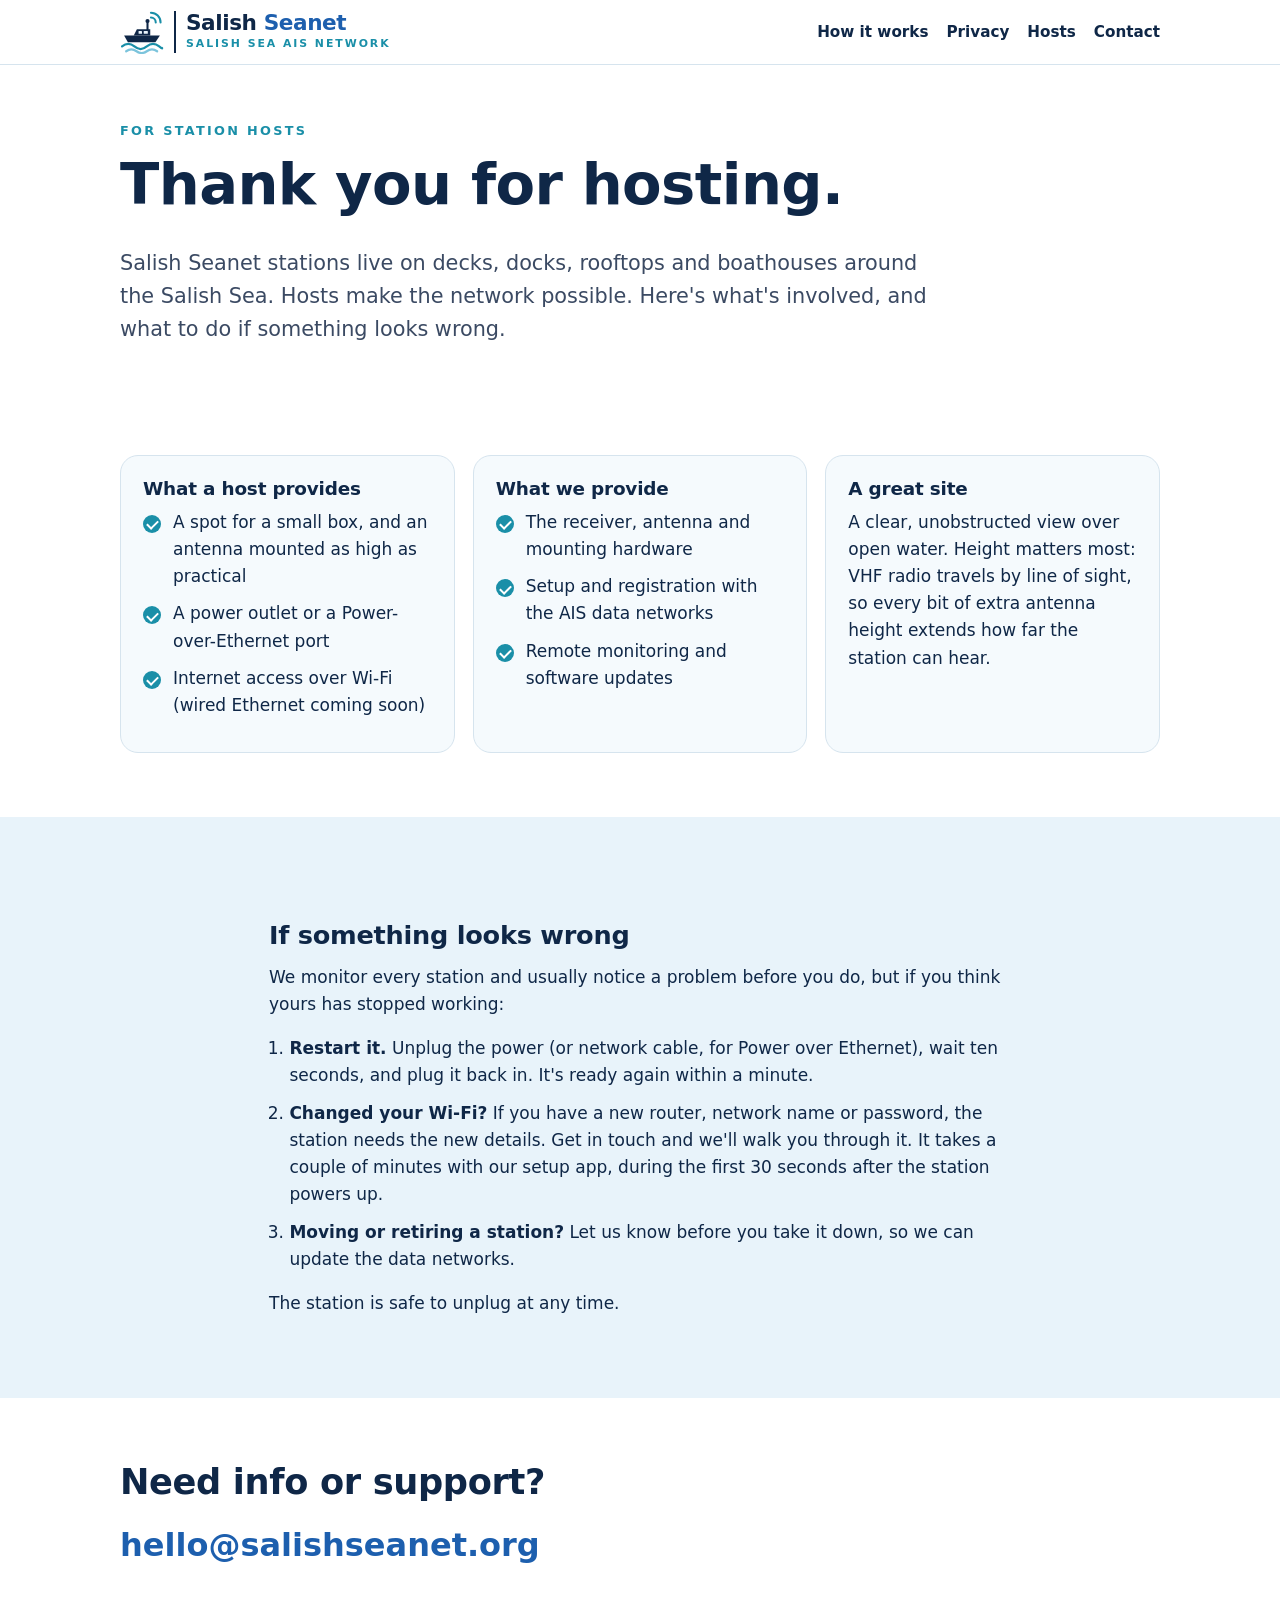
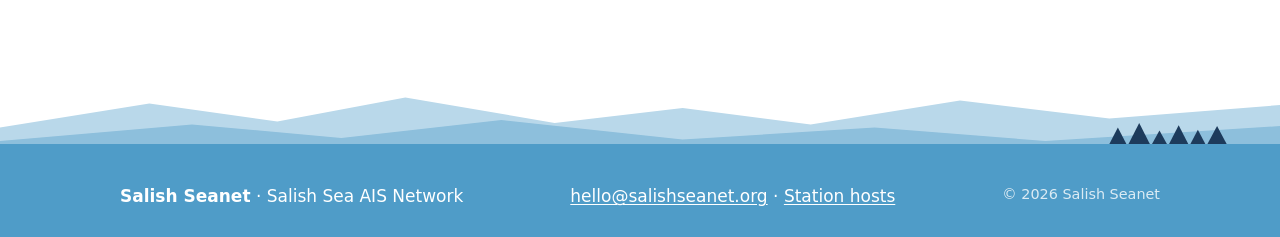
==== host/index.html @ 32d78054 "Publish site from source 7843631" ====
<!doctype html>
<html lang="en">
<head>
<meta charset="utf-8">
<meta name="viewport" content="width=device-width, initial-scale=1">
<meta name="color-scheme" content="light dark">
<meta name="theme-color" content="#0f2747">
<link rel="icon" href="/assets/logo.svg" type="image/svg+xml">
<link rel="stylesheet" href="/assets/style.css?v=7843631">
<meta property="og:site_name" content="Salish Seanet">
<meta property="og:image" content="https://www.salishseanet.org/assets/logo.svg">
<title>Station hosts · Salish Seanet</title>
<meta name="description" content="What hosting a Salish Seanet AIS station involves, and help for current hosts.">
<meta property="og:title" content="Hosting a Salish Seanet station">
<meta property="og:description" content="What hosting a volunteer AIS station involves, and help for current hosts.">
<link rel="canonical" href="https://www.salishseanet.org/host/">
</head>
<body>
<a class="skip" href="#main">Skip to content</a>
<header class="site-header">
  <div class="wrap header-row">
    <a class="brand" href="/" aria-label="Salish Seanet home">
      <img src="/assets/logo.svg" alt="" width="44" height="44">
      <span class="brand-text">
        <span class="brand-name">Salish <b>Seanet</b></span>
        <span class="brand-tag">Salish Sea AIS Network</span>
      </span>
    </a>
    <nav class="site-nav" aria-label="Main">
      <a href="/#how">How it works</a>
      <a href="/#privacy">Privacy</a>
      <a href="/host/">Hosts</a>
      <a href="/#contact">Contact</a>
    </nav>
  </div>
</header>
<main id="main">

<div class="wrap page-head">
  <p class="eyebrow">For station hosts</p>
  <h1>Thank you for hosting.</h1>
  <p class="lede">Salish Seanet stations live on decks, docks, rooftops and boathouses
    around the Salish Sea. Hosts make the network possible. Here's what's involved,
    and what to do if something looks wrong.</p>
</div>

<section>
  <div class="wrap">
    <div class="grid">
      <div class="card">
        <h3>What a host provides</h3>
        <ul class="checks">
          <li>A spot for a small box, and an antenna mounted as high as practical</li>
          <li>A power outlet or a Power-over-Ethernet port</li>
          <li>Internet access over Wi-Fi (wired Ethernet coming soon)</li>
        </ul>
      </div>
      <div class="card">
        <h3>What we provide</h3>
        <ul class="checks">
          <li>The receiver, antenna and mounting hardware</li>
          <li>Setup and registration with the AIS data networks</li>
          <li>Remote monitoring and software updates</li>
        </ul>
      </div>
      <div class="card">
        <h3>A great site</h3>
        <p>A clear, unobstructed view over open water. Height matters most: VHF radio
          travels by line of sight, so every bit of extra antenna height extends
          how far the station can hear.</p>
      </div>
    </div>
  </div>
</section>

<section class="tint">
  <div class="wrap prose">
    <h2>If something looks wrong</h2>
    <p>We monitor every station and usually notice a problem before you do, but if you
      think yours has stopped working:</p>
    <ol class="steps">
      <li><strong>Restart it.</strong> Unplug the power (or network cable, for Power over
        Ethernet), wait ten seconds, and plug it back in. It's ready again within a minute.</li>
      <li><strong>Changed your Wi-Fi?</strong> If you have a new router, network name or
        password, the station needs the new details. Get in touch and we'll walk you through
        it. It takes a couple of minutes with our setup app, during the first 30 seconds
        after the station powers up.</li>
      <li><strong>Moving or retiring a station?</strong> Let us know before you take it
        down, so we can update the data networks.</li>
    </ol>
    <p>The station is safe to unplug at any time.</p>
  </div>
</section>

<section id="contact">
  <div class="wrap contact">
    <div>
      <h2>Need info or support?</h2>
      <a class="big" href="mailto:hello@salishseanet.org">hello@salishseanet.org</a>
    </div>
  </div>
</section>

</main>
<footer class="site-footer">
  <svg class="shoreline" viewBox="0 0 1200 120" preserveAspectRatio="none" aria-hidden="true">
    <path d="M0 70 L140 38 L260 62 L380 30 L520 64 L640 44 L760 66 L900 34 L1040 58 L1200 40 V120 H0Z" fill="var(--hill-far)"/>
    <path d="M0 88 L180 66 L320 84 L470 60 L640 86 L820 70 L980 88 L1200 68 V120 H0Z" fill="var(--hill-near)"/>
    <g fill="var(--trees)">
      <path d="M1040 92l8-22 8 22z"/><path d="M1058 92l10-28 10 28z"/><path d="M1080 92l7-18 7 18z"/>
      <path d="M1096 92l9-25 9 25z"/><path d="M1116 92l7-19 7 19z"/><path d="M1132 92l9-24 9 24z"/>
    </g>
    <rect y="92" width="1200" height="28" fill="var(--water)"/>
  </svg>
  <div class="footer-body">
    <div class="wrap footer-row">
      <p><strong>Salish Seanet</strong> · Salish Sea AIS Network</p>
      <p><a href="mailto:hello@salishseanet.org">hello@salishseanet.org</a> · <a href="/host/">Station hosts</a></p>
      <p class="fine">© 2026 Salish Seanet</p>
    </div>
  </div>
</footer>
</body>
</html>
---- assets/style.css ----
/* Salish Seanet — colours from the station sticker */
:root {
  --ink: #0f2747;
  --ink-soft: #3b4a63;
  --blue: #1d5fae;
  --teal: #1a8fa8;
  --sky: #e8f3fa;
  --sky-2: #d3e9f5;
  --bg: #ffffff;
  --card: #f5fafd;
  --line: #d6e4ee;
  --hill-far: #b9d8ea;
  --hill-near: #8dbfdc;
  --trees: #1d3b5c;
  --water: #4f9cc8;
  --radius: 18px;
  --maxw: 1080px;
}
@media (prefers-color-scheme: dark) {
  :root {
    --ink: #e7f0f8;
    --ink-soft: #b3c3d6;
    --blue: #7db4f0;
    --teal: #4cc0d6;
    --sky: #12243a;
    --sky-2: #17304c;
    --bg: #0a1626;
    --card: #10213a;
    --line: #22395a;
    --hill-far: #1b3553;
    --hill-near: #23476d;
    --trees: #0b1a2c;
    --water: #1f5a85;
  }
}

* { box-sizing: border-box; }
html { scroll-behavior: smooth; }
body {
  margin: 0;
  background: var(--bg);
  color: var(--ink);
  font: 17px/1.6 system-ui, -apple-system, "Segoe UI", Roboto, "Helvetica Neue", Arial, sans-serif;
  -webkit-text-size-adjust: 100%;
}
img, svg { max-width: 100%; }
a { color: var(--blue); text-underline-offset: 2px; }
a:hover { color: var(--teal); }
h1, h2, h3 { line-height: 1.15; letter-spacing: -0.01em; margin: 0 0 .5em; }
h1 { font-size: clamp(2.2rem, 6vw, 3.6rem); font-weight: 800; }
h2 { font-size: clamp(1.6rem, 3.6vw, 2.2rem); font-weight: 800; }
h3 { font-size: 1.15rem; font-weight: 700; }
p { margin: 0 0 1em; }
.wrap { max-width: var(--maxw); margin: 0 auto; padding: 0 20px; }

.skip { position: absolute; left: -9999px; }
.skip:focus { left: 12px; top: 12px; background: var(--bg); padding: 8px 12px; z-index: 10; }

/* Header */
.site-header { border-bottom: 1px solid var(--line); background: var(--bg); position: sticky; top: 0; z-index: 5; }
.header-row { display: flex; align-items: center; justify-content: space-between; gap: 16px; padding-top: 10px; padding-bottom: 10px; flex-wrap: wrap; }
.brand { display: flex; align-items: center; gap: 10px; text-decoration: none; color: var(--ink); }
.brand-text { display: flex; flex-direction: column; border-left: 2px solid var(--ink); padding-left: 10px; }
.brand-name { font-size: 1.35rem; font-weight: 800; letter-spacing: -0.02em; line-height: 1.1; }
.brand-name b { color: var(--blue); font-weight: 800; }
.brand-tag { font-size: .68rem; letter-spacing: .18em; text-transform: uppercase; color: var(--teal); font-weight: 600; }
.site-nav { display: flex; gap: 18px; flex-wrap: wrap; }
.site-nav a { color: var(--ink); text-decoration: none; font-weight: 600; font-size: .95rem; }
.site-nav a:hover { color: var(--teal); }

/* Hero */
.hero { position: relative; padding: 64px 0 96px; overflow: hidden; }
.hero::after {
  content: ""; position: absolute; left: 0; right: 0; bottom: 0; height: 70px;
  background:
    radial-gradient(120% 60px at 30% 100%, var(--sky-2) 60%, transparent 61%),
    radial-gradient(120% 50px at 80% 100%, var(--sky) 60%, transparent 61%);
}
.eyebrow { text-transform: uppercase; letter-spacing: .18em; font-size: .8rem; font-weight: 700; color: var(--teal); margin-bottom: .8em; }
.lede { font-size: clamp(1.1rem, 2.2vw, 1.3rem); color: var(--ink-soft); max-width: 40em; }
.cta { display: flex; gap: 12px; flex-wrap: wrap; margin-top: 28px; }
.btn { display: inline-block; padding: 12px 22px; border-radius: 999px; font-weight: 700; text-decoration: none; border: 2px solid var(--ink); color: var(--ink); }
.btn.primary { background: var(--ink); color: var(--bg); }
.btn:hover { border-color: var(--teal); color: var(--teal); }
.btn.primary:hover { background: var(--teal); color: #fff; }

/* Sections */
section { padding: 64px 0; }
section.tint { background: var(--sky); }
.section-lede { color: var(--ink-soft); max-width: 42em; margin-bottom: 2em; }

/* Flow diagram */
.flow { display: grid; grid-template-columns: 1fr auto 1fr auto 1fr; align-items: start; gap: 12px; }
.step { text-align: center; padding: 8px; }
.step .icon { width: 120px; height: 96px; margin: 0 auto 10px; color: var(--ink); }
.step h3 { margin-bottom: .3em; }
.step p { color: var(--ink-soft); font-size: .97rem; }
.arrow { color: var(--teal); width: 56px; height: 96px; }
@media (max-width: 760px) {
  .flow { grid-template-columns: 1fr; }
  .arrow { transform: rotate(90deg); margin: -8px auto; height: 48px; }
}

/* Cards */
.grid { display: grid; gap: 18px; grid-template-columns: repeat(auto-fit, minmax(240px, 1fr)); }
.card { background: var(--card); border: 1px solid var(--line); border-radius: var(--radius); padding: 22px; }
.card p:last-child { margin-bottom: 0; }

/* Volunteer band */
.band { display: flex; gap: 22px; align-items: center; background: var(--sky-2); border-radius: var(--radius); padding: 26px 28px; }
.band svg { flex: 0 0 72px; color: var(--ink); }
.band h2 { font-size: 1.6rem; }
.band p { margin: 0; color: var(--ink-soft); }
@media (max-width: 560px) { .band { flex-direction: column; align-items: flex-start; } }

/* Lists, FAQ */
.checks { list-style: none; padding: 0; margin: 0; }
.checks li { padding-left: 30px; position: relative; margin-bottom: .6em; }
.checks li::before { content: ""; position: absolute; left: 0; top: .35em; width: 18px; height: 18px; border-radius: 50%; background: var(--teal); }
.checks li::after { content: ""; position: absolute; left: 6px; top: .55em; width: 5px; height: 9px; border: solid var(--bg); border-width: 0 2px 2px 0; transform: rotate(45deg); }
details { border-bottom: 1px solid var(--line); padding: 14px 0; }
details summary { cursor: pointer; font-weight: 700; list-style: none; display: flex; justify-content: space-between; gap: 12px; }
details summary::-webkit-details-marker { display: none; }
details summary::after { content: "+"; color: var(--teal); font-size: 1.3rem; line-height: 1; }
details[open] summary::after { content: "–"; }
details p { margin: .6em 0 0; color: var(--ink-soft); }

/* Contact */
.contact { display: flex; gap: 28px; align-items: center; flex-wrap: wrap; }
.contact .big { font-size: clamp(1.4rem, 3.4vw, 2rem); font-weight: 800; color: var(--blue); text-decoration: none; word-break: break-word; }

/* Footer */
.site-footer { margin-top: 40px; }
.shoreline { display: block; width: 100%; height: 90px; }
.footer-body { background: var(--water); color: #fff; padding: 18px 0 26px; }
.footer-body a { color: #fff; }
.footer-row { display: flex; flex-wrap: wrap; justify-content: space-between; gap: 6px 24px; }
.footer-row p { margin: 0; }
.fine { opacity: .8; font-size: .9rem; }

/* Simple page */
.page-head { padding-top: 56px; padding-bottom: 24px; }
.prose { max-width: 46em; }
.prose h2 { margin-top: 1.6em; font-size: 1.6rem; }
.steps { padding-left: 1.2em; }
.steps li { margin-bottom: .6em; }
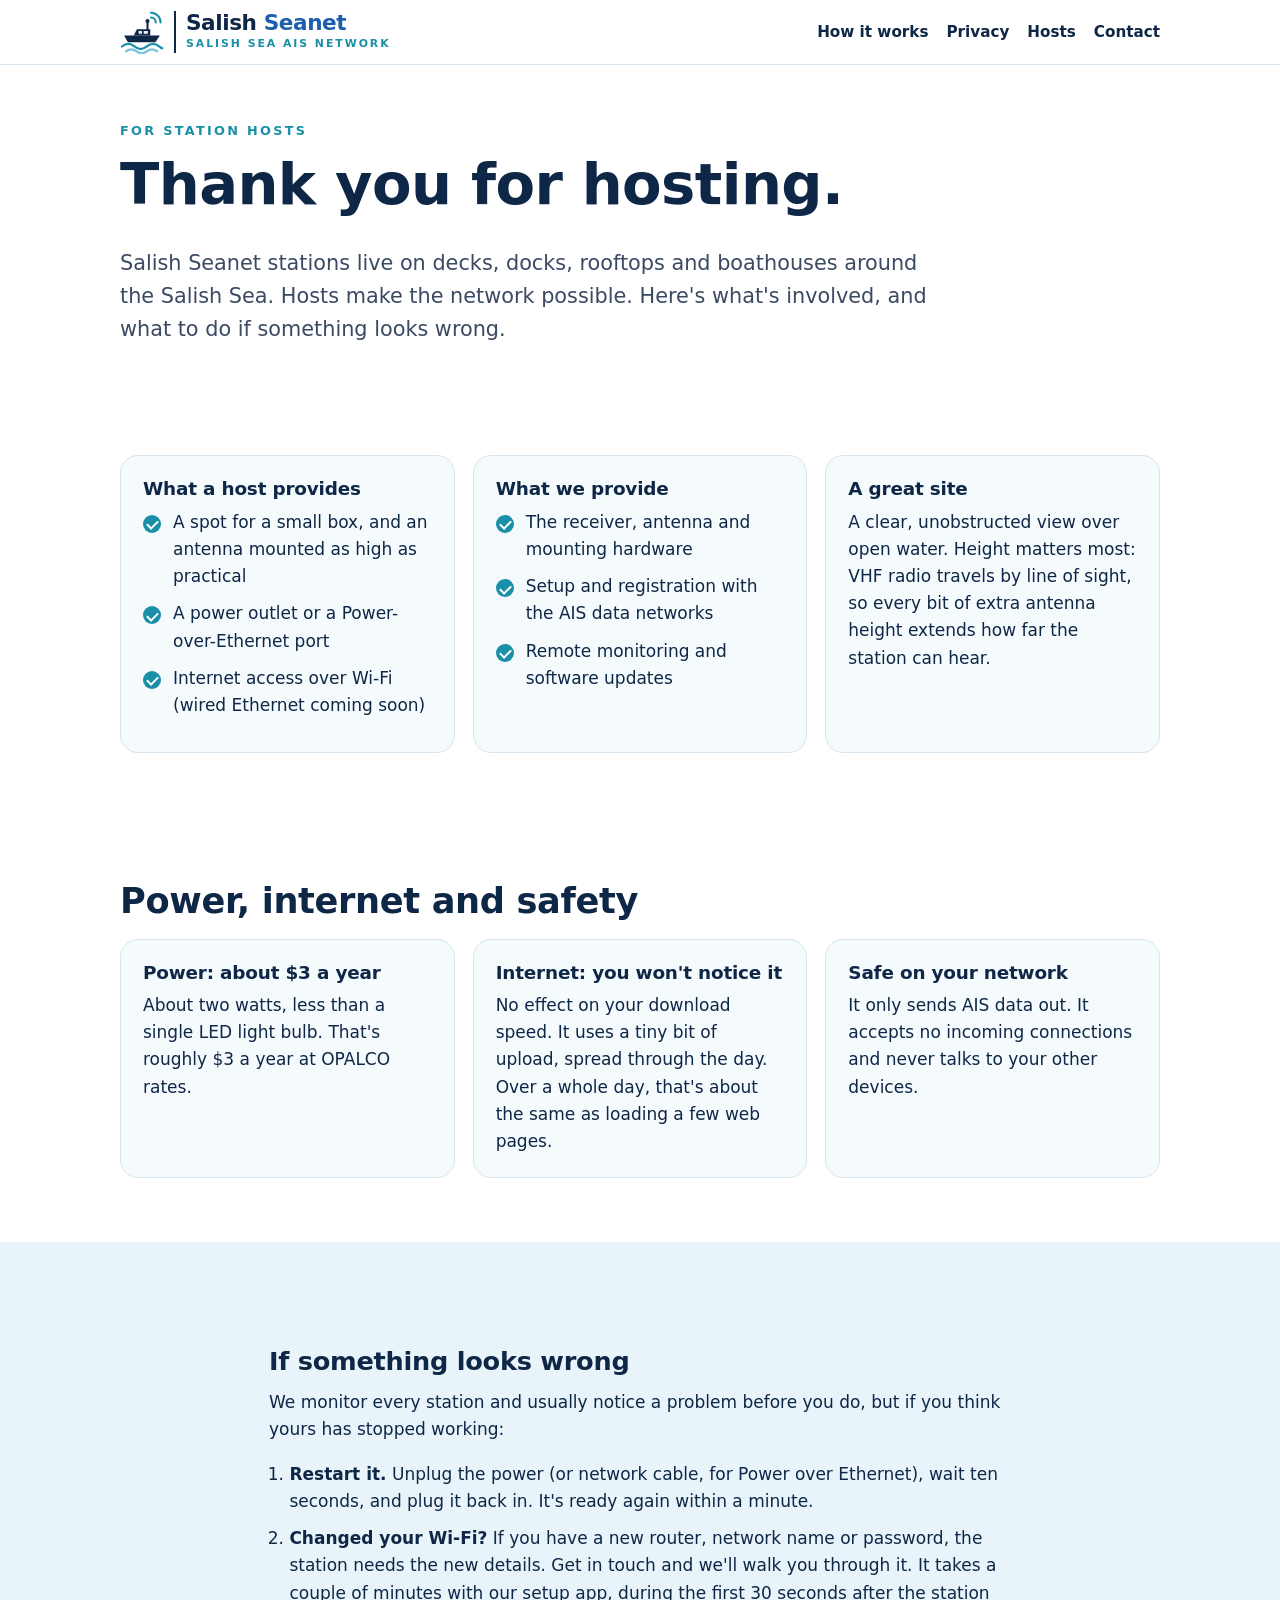
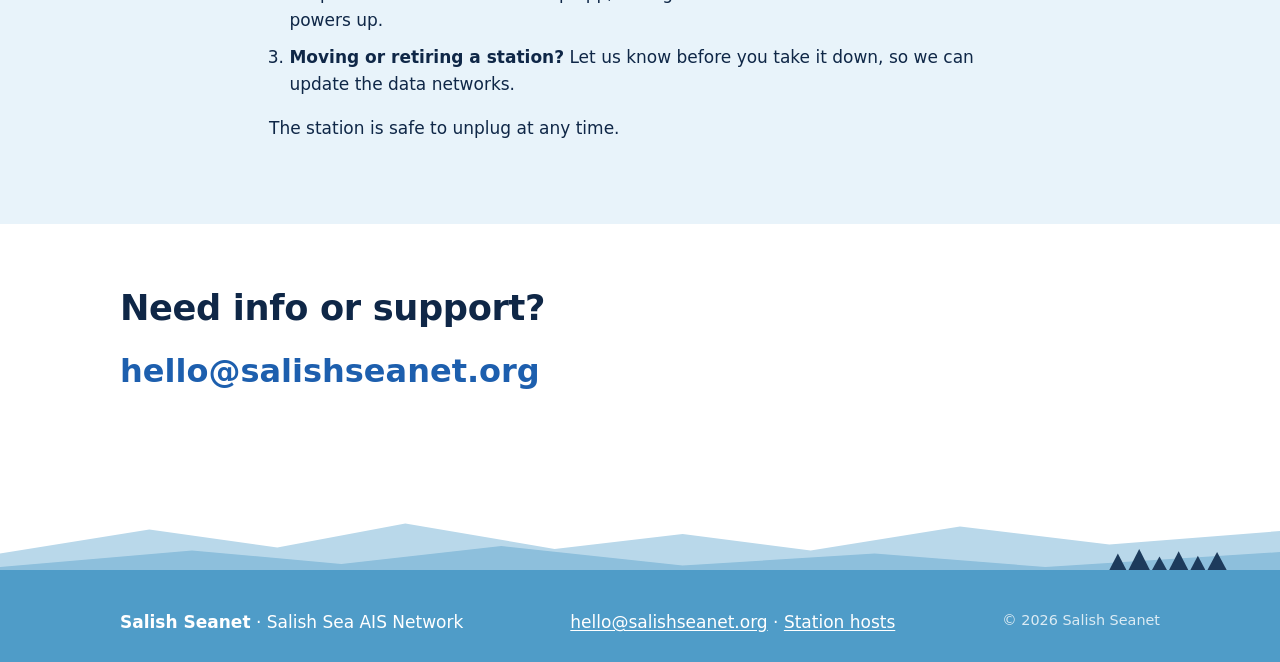
==== commit 59c47c75: "Publish site from source 15d46f9" ====
--- a/host/index.html
+++ b/host/index.html
@@ -6,7 +6,7 @@
 <meta name="color-scheme" content="light dark">
 <meta name="theme-color" content="#0f2747">
 <link rel="icon" href="/assets/logo.svg" type="image/svg+xml">
-<link rel="stylesheet" href="/assets/style.css?v=7843631">
+<link rel="stylesheet" href="/assets/style.css?v=15d46f9">
 <meta property="og:site_name" content="Salish Seanet">
 <meta property="og:image" content="https://www.salishseanet.org/assets/logo.svg">
 <title>Station hosts · Salish Seanet</title>
@@ -73,6 +73,29 @@
   </div>
 </section>
 
+<section id="costs">
+  <div class="wrap">
+    <h2>Power, internet and safety</h2>
+    <div class="grid">
+      <div class="card">
+        <h3>Power: about $3 a year</h3>
+        <p>About two watts, less than a single LED light bulb. That's roughly $3 a year
+          at OPALCO rates.</p>
+      </div>
+      <div class="card">
+        <h3>Internet: you won't notice it</h3>
+        <p>No effect on your download speed. It uses a tiny bit of upload, spread through
+          the day. Over a whole day, that's about the same as loading a few web pages.</p>
+      </div>
+      <div class="card">
+        <h3>Safe on your network</h3>
+        <p>It only sends AIS data out. It accepts no incoming connections and never talks
+          to your other devices.</p>
+      </div>
+    </div>
+  </div>
+</section>
+
 <section class="tint">
   <div class="wrap prose">
     <h2>If something looks wrong</h2>
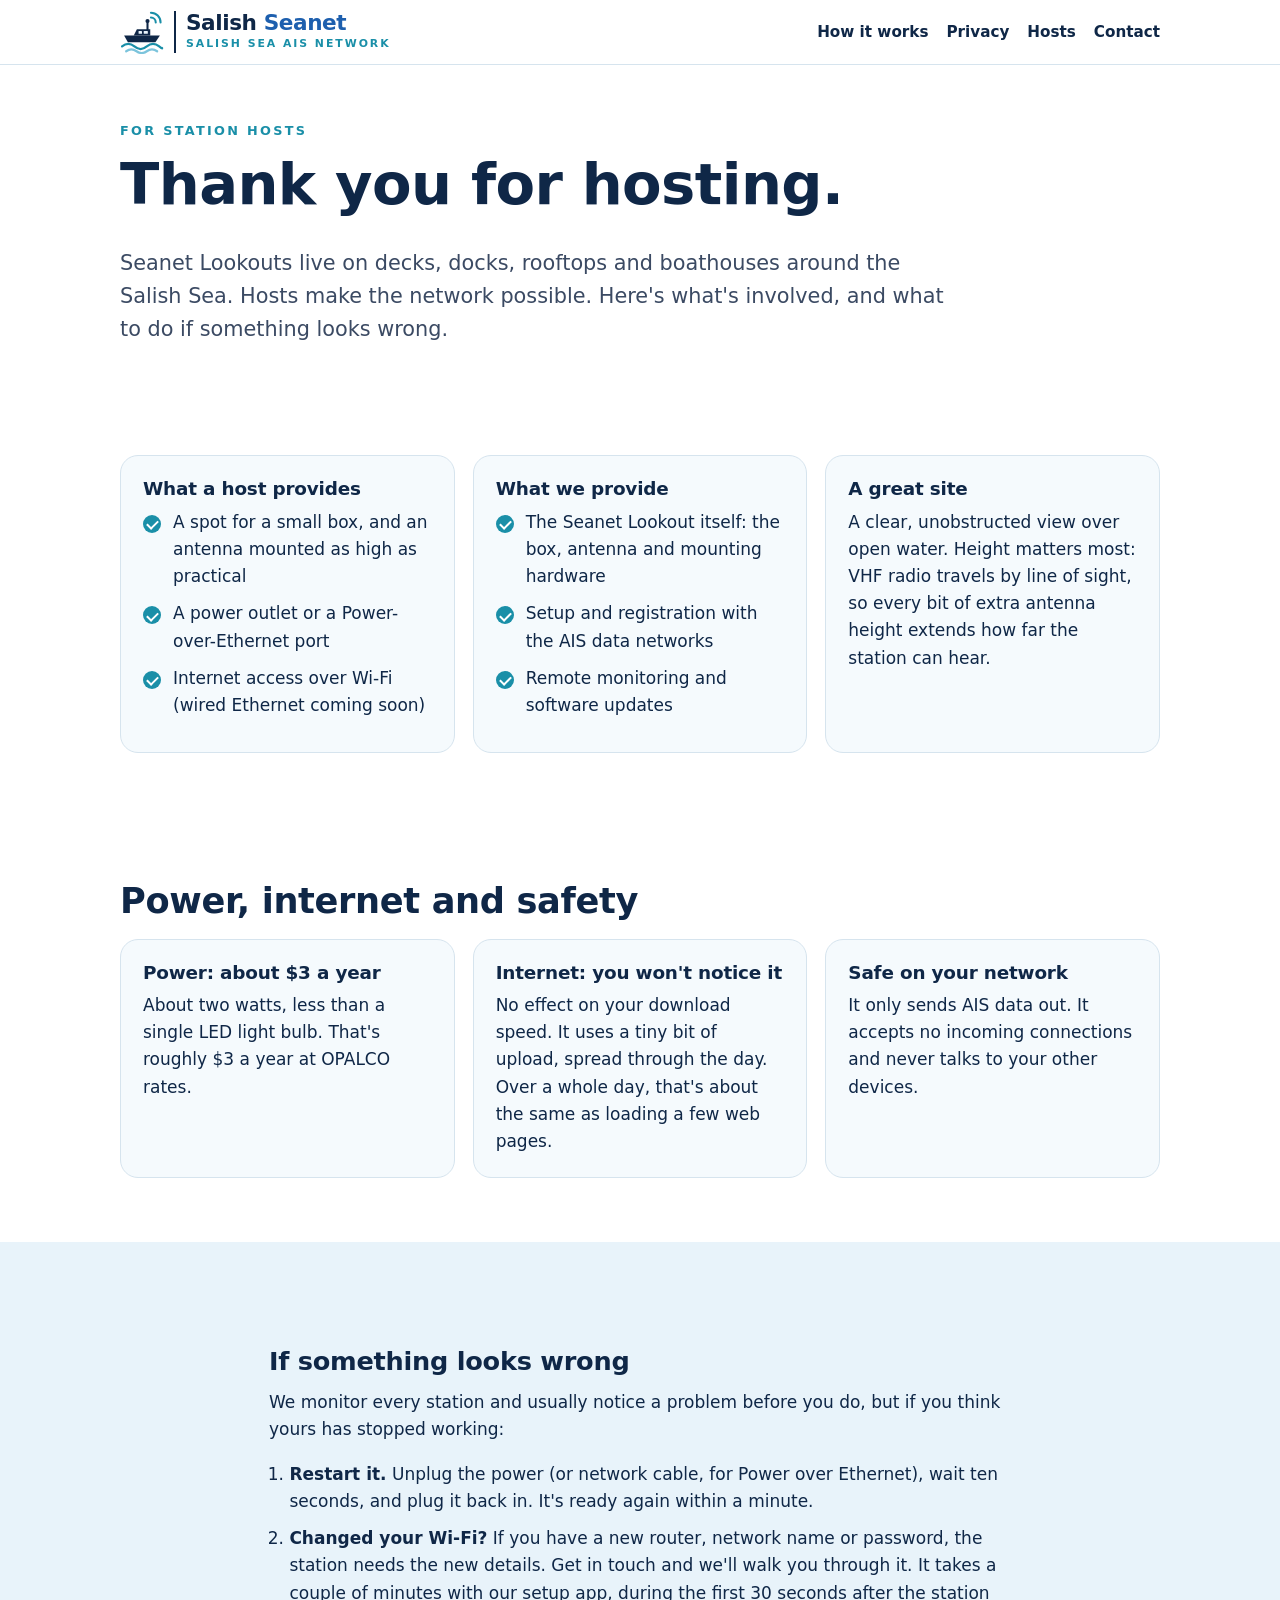
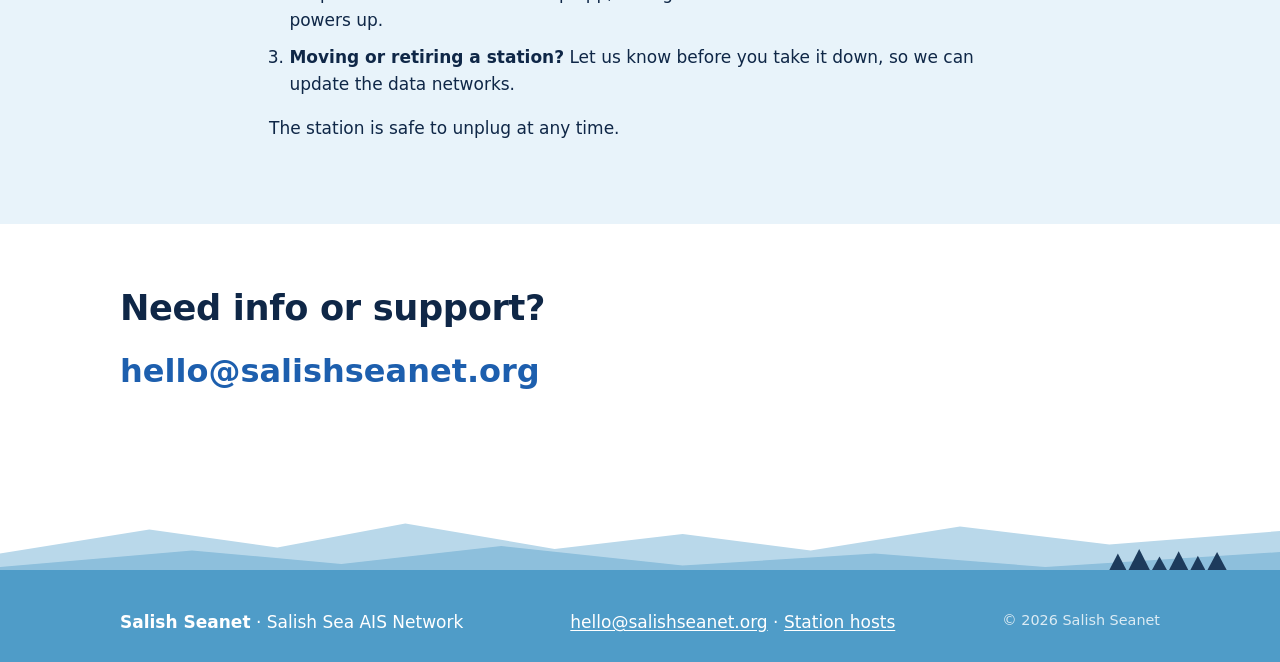
==== commit c3e66903: "Publish site from source f023664" ====
--- a/host/index.html
+++ b/host/index.html
@@ -6,7 +6,7 @@
 <meta name="color-scheme" content="light dark">
 <meta name="theme-color" content="#0f2747">
 <link rel="icon" href="/assets/logo.svg" type="image/svg+xml">
-<link rel="stylesheet" href="/assets/style.css?v=15d46f9">
+<link rel="stylesheet" href="/assets/style.css?v=f023664">
 <meta property="og:site_name" content="Salish Seanet">
 <meta property="og:image" content="https://www.salishseanet.org/assets/logo.svg">
 <title>Station hosts · Salish Seanet</title>
@@ -39,7 +39,7 @@
 <div class="wrap page-head">
   <p class="eyebrow">For station hosts</p>
   <h1>Thank you for hosting.</h1>
-  <p class="lede">Salish Seanet stations live on decks, docks, rooftops and boathouses
+  <p class="lede">Seanet Lookouts live on decks, docks, rooftops and boathouses
     around the Salish Sea. Hosts make the network possible. Here's what's involved,
     and what to do if something looks wrong.</p>
 </div>
@@ -58,7 +58,7 @@
       <div class="card">
         <h3>What we provide</h3>
         <ul class="checks">
-          <li>The receiver, antenna and mounting hardware</li>
+          <li>The Seanet Lookout itself: the box, antenna and mounting hardware</li>
           <li>Setup and registration with the AIS data networks</li>
           <li>Remote monitoring and software updates</li>
         </ul>
--- a/assets/style.css
+++ b/assets/style.css
@@ -144,3 +144,7 @@
 .prose h2 { margin-top: 1.6em; font-size: 1.6rem; }
 .steps { padding-left: 1.2em; }
 .steps li { margin-bottom: .6em; }
+
+/* Hardware photo */
+.kit { margin: 0 0 24px; }
+.kit img { display: block; width: 100%; height: auto; border-radius: var(--radius); border: 1px solid var(--line); background: #fff; }
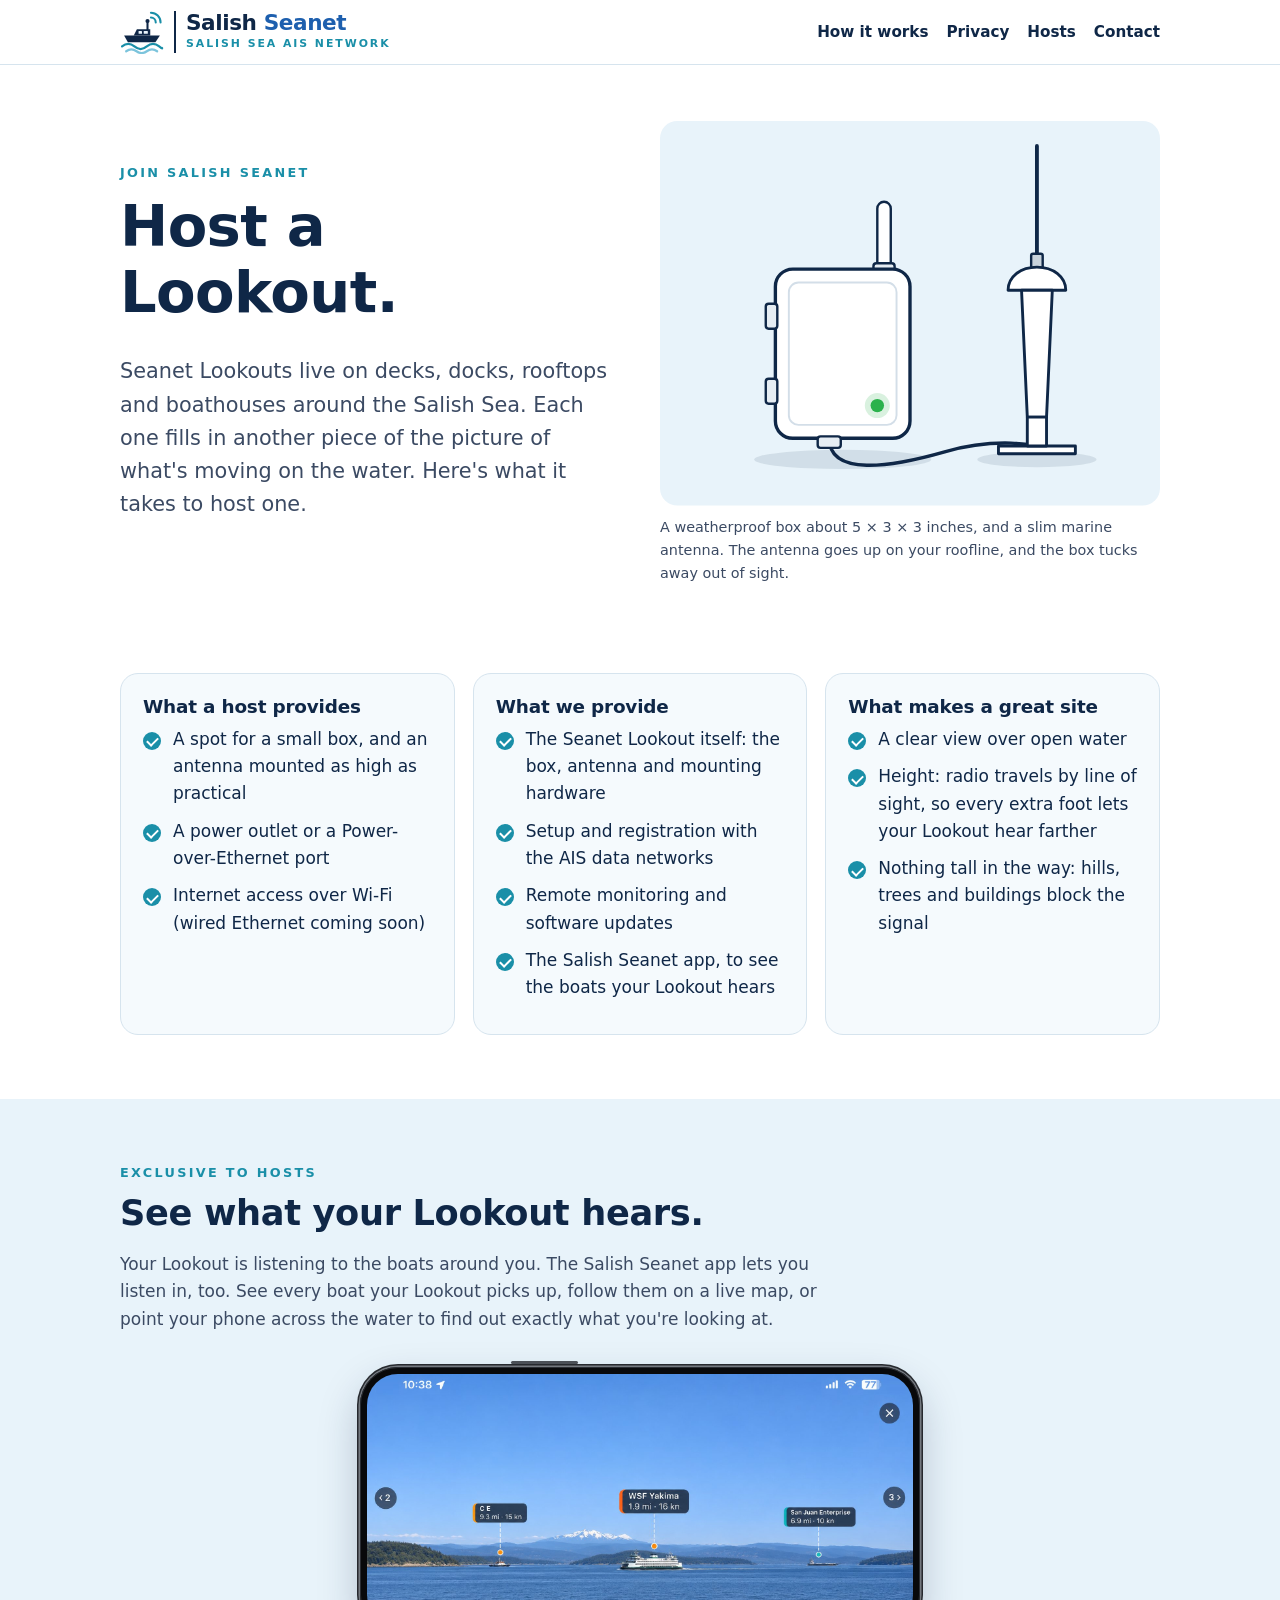
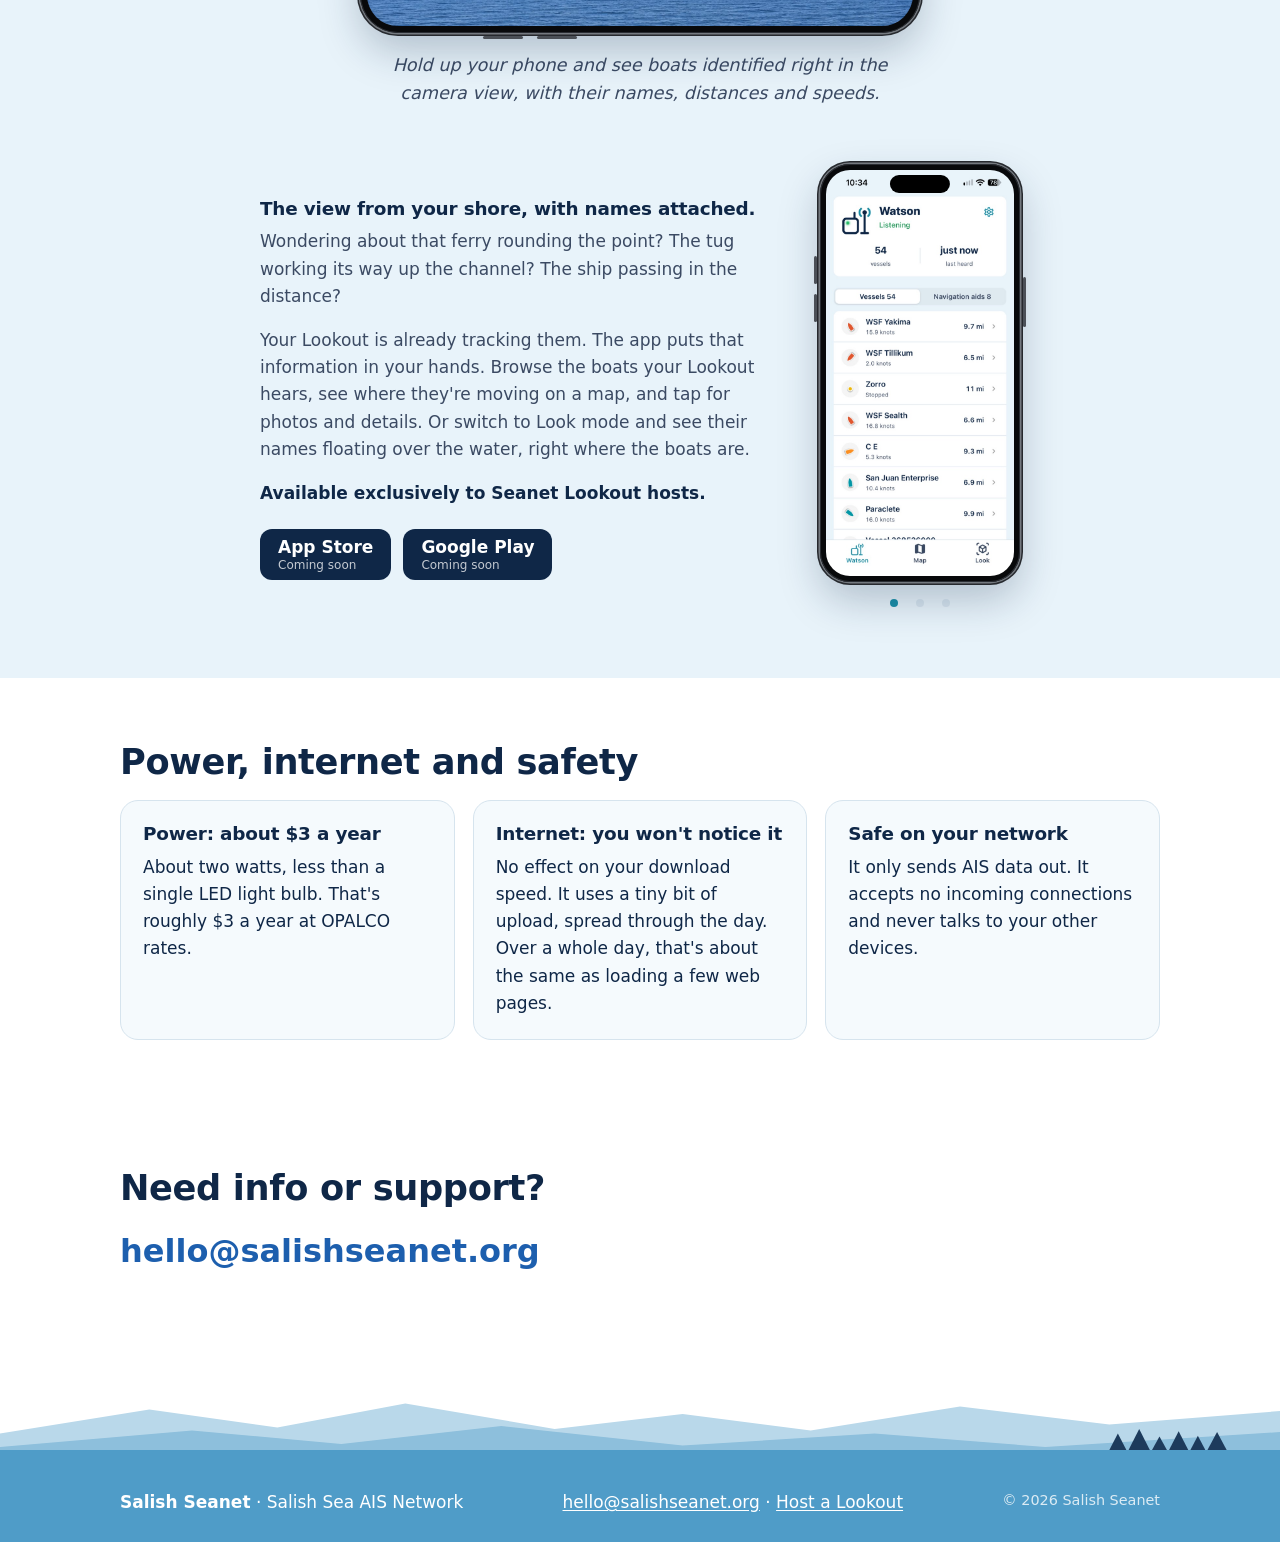
==== commit fca24799: "Publish site from source 761dae8+dirty" ====
--- a/host/index.html
+++ b/host/index.html
@@ -6,13 +6,13 @@
 <meta name="color-scheme" content="light dark">
 <meta name="theme-color" content="#0f2747">
 <link rel="icon" href="/assets/logo.svg" type="image/svg+xml">
-<link rel="stylesheet" href="/assets/style.css?v=f023664">
+<link rel="stylesheet" href="/assets/style.css?v=761dae8">
 <meta property="og:site_name" content="Salish Seanet">
 <meta property="og:image" content="https://www.salishseanet.org/assets/logo.svg">
-<title>Station hosts · Salish Seanet</title>
-<meta name="description" content="What hosting a Salish Seanet AIS station involves, and help for current hosts.">
-<meta property="og:title" content="Hosting a Salish Seanet station">
-<meta property="og:description" content="What hosting a volunteer AIS station involves, and help for current hosts.">
+<title>Host a Lookout · Salish Seanet</title>
+<meta name="description" content="What hosting a Seanet Lookout involves, what you get, and answers to common questions.">
+<meta property="og:title" content="Host a Seanet Lookout">
+<meta property="og:description" content="What hosting a Seanet Lookout involves, and what you get.">
 <link rel="canonical" href="https://www.salishseanet.org/host/">
 </head>
 <body>
@@ -36,12 +36,45 @@
 </header>
 <main id="main">
 
-<div class="wrap page-head">
-  <p class="eyebrow">For station hosts</p>
-  <h1>Thank you for hosting.</h1>
-  <p class="lede">Seanet Lookouts live on decks, docks, rooftops and boathouses
-    around the Salish Sea. Hosts make the network possible. Here's what's involved,
-    and what to do if something looks wrong.</p>
+<div class="wrap page-head host-head">
+  <div>
+    <p class="eyebrow">Join Salish Seanet</p>
+    <h1>Host a Lookout.</h1>
+    <p class="lede">Seanet Lookouts live on decks, docks, rooftops and boathouses
+      around the Salish Sea. Each one fills in another piece of the picture of what's
+      moving on the water. Here's what it takes to host one.</p>
+  </div>
+  <figure class="deck">
+    <svg viewBox="0 0 520 400" role="img" aria-labelledby="kit-title">
+      <title id="kit-title">A Seanet Lookout: a small white weatherproof box with a green light, cabled to a slim white marine antenna.</title>
+      <rect width="520" height="400" rx="18" fill="var(--sky)"/>
+      <g fill="rgba(15,39,71,.10)"><ellipse cx="190" cy="352" rx="92" ry="10"/><ellipse cx="392" cy="352" rx="62" ry="8"/></g>
+      <!-- cable -->
+      <path d="M176 330c0 40 64 30 120 14s96-6 96-6" fill="none" stroke="var(--ink)" stroke-width="3.5" stroke-linecap="round"/>
+      <g stroke="#0f2747" stroke-linejoin="round">
+        <!-- Wi-Fi stub -->
+        <rect x="226" y="84" width="14" height="70" rx="7" fill="#fff" stroke-width="2.5"/>
+        <rect x="222" y="148" width="22" height="14" rx="3" fill="#e6edf3" stroke-width="2.5"/>
+        <!-- box -->
+        <rect x="120" y="154" width="140" height="176" rx="18" fill="#fff" stroke-width="3.5"/>
+        <rect x="134" y="168" width="112" height="148" rx="10" fill="none" stroke="#d3deE8" stroke-width="2"/>
+        <rect x="110" y="190" width="12" height="26" rx="3" fill="#e6edf3" stroke-width="2.5"/>
+        <rect x="110" y="268" width="12" height="26" rx="3" fill="#e6edf3" stroke-width="2.5"/>
+        <rect x="164" y="328" width="24" height="12" rx="3" fill="#e6edf3" stroke-width="2.5"/>
+        <!-- antenna -->
+        <path d="M392 150V26" stroke="var(--ink)" stroke-width="4" stroke-linecap="round"/>
+        <rect x="386" y="138" width="12" height="16" rx="2" fill="#c9d3dc" stroke-width="2.5"/>
+        <path d="M362 176c0-14 13-24 30-24s30 10 30 24z" fill="#fff" stroke-width="3"/>
+        <path d="M376 176h32l-6 132h-20z" fill="#fff" stroke-width="3"/>
+        <path d="M352 338h80v8h-80z" fill="#fff" stroke-width="3"/>
+        <path d="M382 308h20v30h-20z" fill="#fff" stroke-width="3"/>
+      </g>
+      <circle cx="226" cy="296" r="7" fill="#2bb24c"/>
+      <circle cx="226" cy="296" r="13" fill="#2bb24c" opacity=".18"/>
+    </svg>
+    <figcaption>A weatherproof box about 5 × 3 × 3 inches, and a slim marine antenna.
+      The antenna goes up on your roofline, and the box tucks away out of sight.</figcaption>
+  </figure>
 </div>
 
 <section>
@@ -61,17 +94,90 @@
           <li>The Seanet Lookout itself: the box, antenna and mounting hardware</li>
           <li>Setup and registration with the AIS data networks</li>
           <li>Remote monitoring and software updates</li>
+          <li>The Salish Seanet app, to see the boats your Lookout hears</li>
         </ul>
       </div>
       <div class="card">
-        <h3>A great site</h3>
-        <p>A clear, unobstructed view over open water. Height matters most: VHF radio
-          travels by line of sight, so every bit of extra antenna height extends
-          how far the station can hear.</p>
-      </div>
-    </div>
-  </div>
-</section>
+        <h3>What makes a great site</h3>
+        <ul class="checks">
+          <li>A clear view over open water</li>
+          <li>Height: radio travels by line of sight, so every extra foot lets your
+            Lookout hear farther</li>
+          <li>Nothing tall in the way: hills, trees and buildings block the signal</li>
+        </ul>
+      </div>
+    </div>
+  </div>
+</section>
+
+<section id="app" class="tint">
+  <div class="wrap">
+    <p class="eyebrow">Exclusive to hosts</p>
+    <h2>See what your Lookout hears.</h2>
+    <p class="section-lede">Your Lookout is listening to the boats around you. The Salish
+      Seanet app lets you listen in, too. See every boat your Lookout picks up, follow
+      them on a live map, or point your phone across the water to find out exactly what
+      you're looking at.</p>
+
+    <figure class="look">
+      <div class="phone phone-wide"><div class="screen">
+        <img src="/assets/app/look.jpg" width="1672" height="773" loading="lazy"
+          alt="The Look view: the camera picture of the water, with the ferry WSF Yakima and two other boats labelled with their distance and speed.">
+      </div></div>
+      <figcaption><em>Hold up your phone and see boats identified right in the camera
+        view, with their names, distances and speeds.</em></figcaption>
+    </figure>
+
+    <div class="perk">
+      <div>
+        <h3>The view from your shore, with names attached.</h3>
+        <p>Wondering about that ferry rounding the point? The tug working its way up the
+          channel? The ship passing in the distance?</p>
+        <p>Your Lookout is already tracking them. The app puts that information in your
+          hands. Browse the boats your Lookout hears, see where they're moving on a map,
+          and tap for photos and details. Or switch to Look mode and see their names
+          floating over the water, right where the boats are.</p>
+        <p class="exclusive"><strong>Available exclusively to Seanet Lookout hosts.</strong></p>
+        <div class="stores">
+          <span class="store">App Store<small>Coming soon</small></span>
+          <span class="store">Google Play<small>Coming soon</small></span>
+        </div>
+      </div>
+      <figure class="phone-show" aria-label="More screens from the Salish Seanet app">
+        <div class="phone"><div class="screen">
+          <img class="on" src="/assets/app/lookout.jpg" width="600" height="1298"
+            alt="The app's Lookout screen: listening, 54 vessels, with ferries and boats listed by speed and distance.">
+          <img src="/assets/app/map.jpg" width="600" height="1298"
+            alt="A map of the San Juan Islands with coloured boat markers.">
+          <img src="/assets/app/vessel.jpg" width="600" height="1298"
+            alt="Details for the ferry WSF Yakima: photo, speed, heading, size and operator.">
+        </div></div>
+        <div class="dots">
+          <button type="button" class="on" aria-label="Show screen 1" aria-current="true"></button>
+          <button type="button" aria-label="Show screen 2"></button>
+          <button type="button" aria-label="Show screen 3"></button>
+        </div>
+      </figure>
+    </div>
+  </div>
+</section>
+
+<script>
+(() => {
+  const show = document.querySelector('.phone-show');
+  const imgs = [...show.querySelectorAll('.phone img')];
+  const dots = [...show.querySelectorAll('.dots button')];
+  let i = 0, timer;
+  const go = (n) => {
+    imgs[i].classList.remove('on'); dots[i].classList.remove('on'); dots[i].removeAttribute('aria-current');
+    i = (n + imgs.length) % imgs.length;
+    imgs[i].classList.add('on'); dots[i].classList.add('on'); dots[i].setAttribute('aria-current', 'true');
+  };
+  dots.forEach((d, n) => d.addEventListener('click', () => { clearInterval(timer); go(n); }));
+  if (!matchMedia('(prefers-reduced-motion: reduce)').matches)
+    timer = setInterval(() => go(i + 1), 3500);
+})();
+</script>
 
 <section id="costs">
   <div class="wrap">
@@ -93,25 +199,6 @@
           to your other devices.</p>
       </div>
     </div>
-  </div>
-</section>
-
-<section class="tint">
-  <div class="wrap prose">
-    <h2>If something looks wrong</h2>
-    <p>We monitor every station and usually notice a problem before you do, but if you
-      think yours has stopped working:</p>
-    <ol class="steps">
-      <li><strong>Restart it.</strong> Unplug the power (or network cable, for Power over
-        Ethernet), wait ten seconds, and plug it back in. It's ready again within a minute.</li>
-      <li><strong>Changed your Wi-Fi?</strong> If you have a new router, network name or
-        password, the station needs the new details. Get in touch and we'll walk you through
-        it. It takes a couple of minutes with our setup app, during the first 30 seconds
-        after the station powers up.</li>
-      <li><strong>Moving or retiring a station?</strong> Let us know before you take it
-        down, so we can update the data networks.</li>
-    </ol>
-    <p>The station is safe to unplug at any time.</p>
   </div>
 </section>
 
@@ -138,7 +225,7 @@
   <div class="footer-body">
     <div class="wrap footer-row">
       <p><strong>Salish Seanet</strong> · Salish Sea AIS Network</p>
-      <p><a href="mailto:hello@salishseanet.org">hello@salishseanet.org</a> · <a href="/host/">Station hosts</a></p>
+      <p><a href="mailto:hello@salishseanet.org">hello@salishseanet.org</a> · <a href="/host/">Host a Lookout</a></p>
       <p class="fine">© 2026 Salish Seanet</p>
     </div>
   </div>
--- a/assets/style.css
+++ b/assets/style.css
@@ -148,3 +148,50 @@
 /* Hardware photo */
 .kit { margin: 0 0 24px; }
 .kit img { display: block; width: 100%; height: auto; border-radius: var(--radius); border: 1px solid var(--line); background: #fff; }
+
+/* What you get: the app (host page) */
+/* Phone frames at iPhone proportions: screen corners ~12% of the short side,
+   Dynamic Island 126x37pt, side buttons. Screens are real 2532x1170 shots. */
+.phone { --bez: 6px; --r: 30px; position: relative; padding: var(--bez); border-radius: var(--r); background: #08090b;
+  box-shadow: inset 0 0 0 1px #2a2d33, 0 0 0 1.5px #74797f, 0 0 0 3px #26292e, 0 18px 40px rgba(15, 39, 71, .25); }
+.screen { position: relative; overflow: hidden; border-radius: calc(var(--r) - var(--bez)); background: #000; }
+.screen img { display: block; width: 100%; height: auto; }
+.screen::after { content: ""; position: absolute; z-index: 1; background: #000; border-radius: 999px;
+  top: 1.3%; left: 50%; width: 32%; aspect-ratio: 126 / 37; transform: translateX(-50%); }
+.phone::before, .phone::after { content: ""; position: absolute; background: #4b5057; border-radius: 2px; }
+.phone::before { right: -6px; top: 27%; width: 3px; height: 12%; }                     /* power */
+.phone::after { left: -6px; top: 22%; width: 3px; height: 28px; box-shadow: 0 38px 0 #4b5057; }   /* volume pair */
+
+/* Look shot: iPhone landscape proportions, status bar inset as iOS does it */
+.phone-wide { --bez: 7px; --r: 38px; }
+.phone-wide .screen::after { content: none; }
+.phone-wide::before { right: auto; top: -6px; left: 27%; width: 12%; height: 3px; }   /* power, now on top */
+.phone-wide::after { left: 22%; top: auto; bottom: -6px; width: 40px; height: 3px; box-shadow: 54px 0 0 #4b5057; }
+.look { margin: 8px auto 56px; max-width: 560px; }
+.look figcaption { margin: 18px auto 0; max-width: 34em; text-align: center; font-size: 1.1rem; color: var(--ink-soft); }
+.perk { display: grid; grid-template-columns: 1fr auto; gap: 48px; align-items: center; max-width: 760px; margin: 0 auto; }
+.perk p { color: var(--ink-soft); }
+.perk .exclusive { color: var(--ink); margin: 0; }
+.stores { display: flex; gap: 12px; flex-wrap: wrap; margin-top: 22px; }
+.store { display: inline-flex; flex-direction: column; padding: 8px 18px; border-radius: 12px; background: var(--ink); color: var(--bg); font-weight: 700; line-height: 1.2; }
+.store small { font-weight: 500; font-size: .75rem; opacity: .75; }
+.phone-show { margin: 0; width: 200px; }
+.phone-show .screen { aspect-ratio: 1170 / 2532; }
+.phone-show .screen img { position: absolute; inset: 0; height: 100%; object-fit: cover; opacity: 0; transition: opacity .7s ease; }
+.phone-show .screen img.on { opacity: 1; }
+.dots { display: flex; justify-content: center; gap: 4px; margin-top: 10px; }
+.dots button { width: 22px; height: 22px; padding: 0; border: 0; background: none; cursor: pointer; }
+.dots button::before { content: ""; display: block; width: 8px; height: 8px; margin: auto; border-radius: 50%; background: var(--line); }
+.dots button.on::before { background: var(--teal); }
+@media (max-width: 760px) {
+  .phone-wide { --bez: 5px; --r: 25px; }
+  .perk { grid-template-columns: 1fr; gap: 28px; }
+  .phone-show { margin: 0 auto; }
+}
+
+/* Host page intro: text beside the hardware */
+.host-head { display: grid; grid-template-columns: 1fr 1fr; gap: 40px; align-items: center; }
+.deck { margin: 0; }
+.deck svg { display: block; width: 100%; height: auto; }
+.deck figcaption { margin-top: 10px; font-size: .9rem; color: var(--ink-soft); }
+@media (max-width: 860px) { .host-head { grid-template-columns: 1fr; gap: 24px; } }
